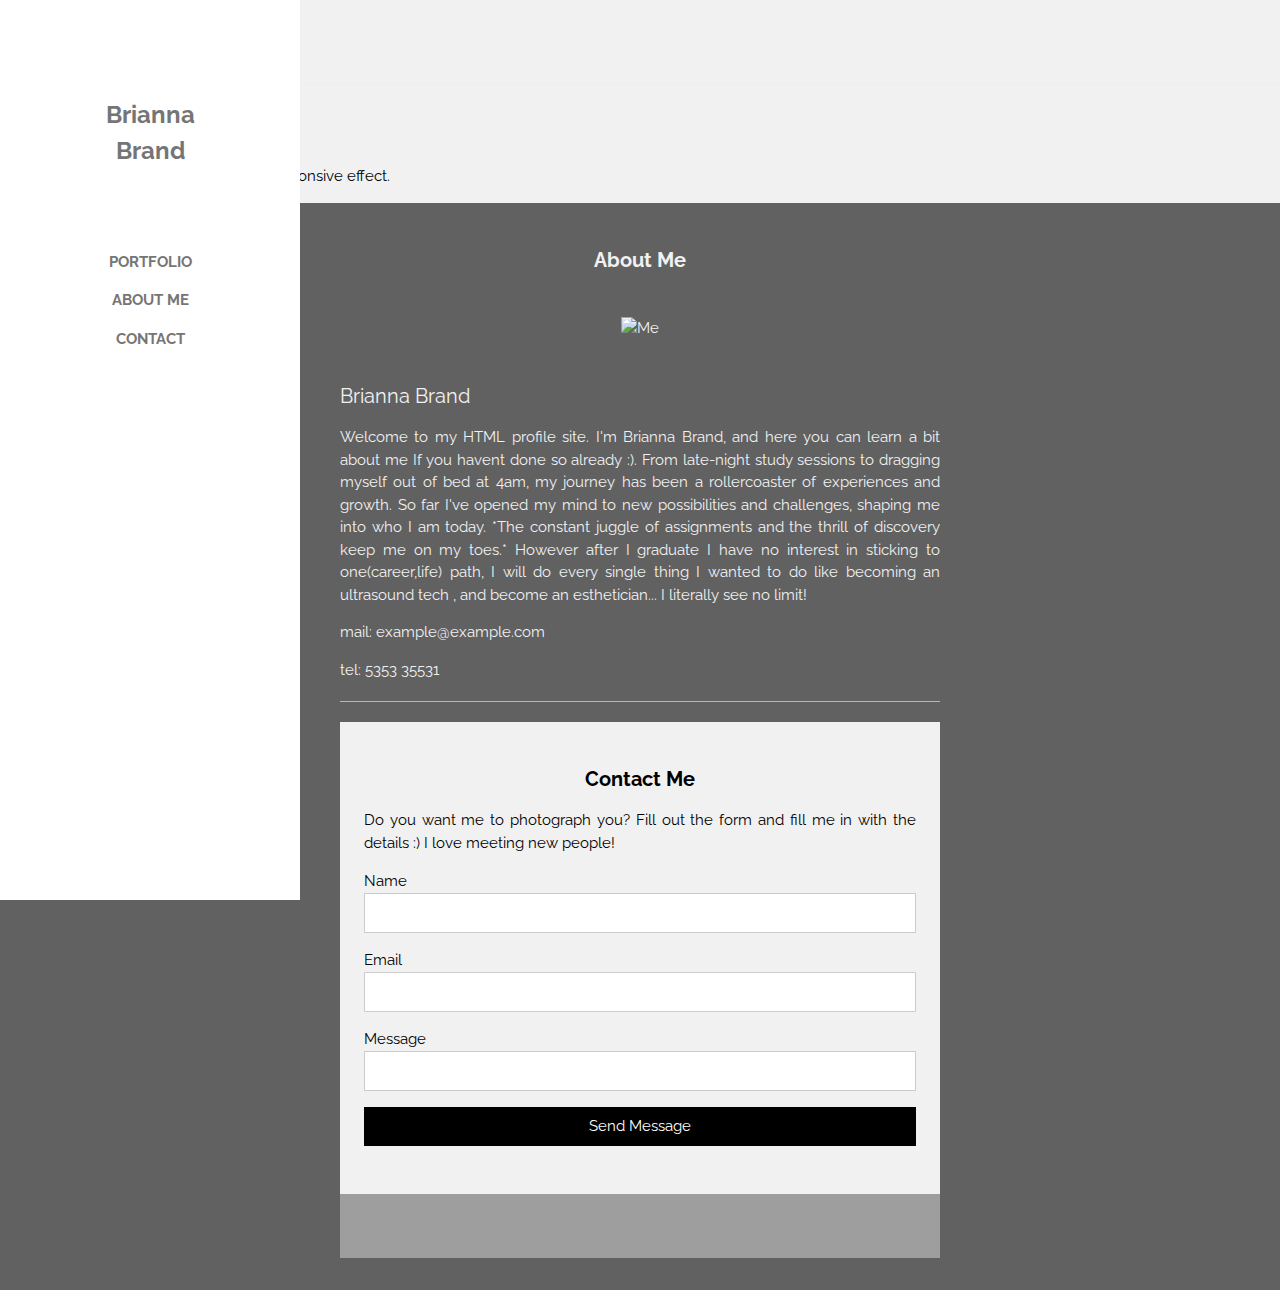
==== index.html @ 8dd413d7 "Add files via upload" ====
<!DOCTYPE html>
<html lang="en">
<title>Brianna Brand Portfolio</title>
<meta charset="UTF-8">
<meta name="viewport" content="width=device-width, initial-scale=1">
<link rel="stylesheet" href="https://www.w3schools.com/w3css/4/w3.css">
<link rel="stylesheet" href="https://fonts.googleapis.com/css?family=Raleway">
<style>

body,h1,h2,h3,h4,h5 {font-family: "Raleway", sans-serif}
.w3-third img{margin-bottom: -6px; opacity: 0.8; cursor: pointer}
.w3-third img:hover{opacity: 1}
</style>
<body class="w3-light-grey w3-content" style="max-width:1600px">

<!-- Sidebar/menu -->
<nav class="w3-sidebar w3-bar-block w3-white w3-animate-left w3-text-grey w3-collapse w3-top w3-center" style="z-index:3;width:300px;font-weight:bold" id="mySidebar"><br>
  <h3 class="w3-padding-64 w3-center"><b>Brianna<br>Brand</b></h3>
  <a href="javascript:void(0)" onclick="w3_close()" class="w3-bar-item w3-button w3-padding w3-hide-large">CLOSE</a>
  <a href="#" onclick="w3_close()" class="w3-bar-item w3-button">PORTFOLIO</a> 
  <a href="#about" onclick="w3_close()" class="w3-bar-item w3-button">ABOUT ME</a> 
  <a href="#contact" onclick="w3_close()" class="w3-bar-item w3-button">CONTACT</a>
</nav>

<!-- Top menu on small screens -->
<header class="w3-container w3-top w3-hide-large w3-white w3-xlarge w3-padding-16">
  <span class="w3-left w3-padding">Brianna Brand</span>
  <a href="javascript:void(0)" class="w3-right w3-button w3-white" onclick="w3_open()">☰</a>
</header>

<!-- MAIN (Center website) -->
<div class="main">

  <h1>MYLOGO.COM</h1>
  <hr>
  
  <h2>PORTFOLIO</h2>
  <p>Resize the browser window to see the responsive effect.</p>
  
  <!-- Portfolio Gallery Grid -->



  <!-- About section -->
  <div class="w3-container w3-dark-grey w3-center w3-text-light-grey w3-padding-32" id="about">
    <h4><b>About Me</b></h4>
    <img src="/w3images/avatar_hat.jpg" alt="Me" class="w3-image w3-padding-32" width="600" height="650">
    <div class="w3-content w3-justify" style="max-width:600px">
      <h4>Brianna Brand</h4>
      <p>Welcome to my HTML profile site. I'm Brianna Brand, and here you can learn a bit about me If you havent done so already :).

From late-night study sessions to dragging myself out of bed at 4am, my journey has been a rollercoaster of experiences and growth. So far I've opened my mind to new possibilities and challenges, shaping me into who I am today. *The constant juggle of assignments and the thrill of discovery keep me on my toes.* However after I graduate I have no interest in sticking to one(career,life) path, I will do every single thing I wanted to do like becoming an ultrasound tech , and become an esthetician...

I literally see no limit!
      </p>
      <p>mail: example@example.com</p>
      <p>tel: 5353 35531</p>
      <hr class="w3-opacity">
      

    
    
  <!-- Contact section -->
  <div class="w3-container w3-light-grey w3-padding-32 w3-padding-large" id="contact">
    <div class="w3-content" style="max-width:600px">
      <h4 class="w3-center"><b>Contact Me</b></h4>
      <p>Do you want me to photograph you? Fill out the form and fill me in with the details :) I love meeting new people!</p>
      <form action="/action_page.php" target="_blank">
        <div class="w3-section">
          <label>Name</label>
          <input class="w3-input w3-border" type="text" name="Name" required>
        </div>
        <div class="w3-section">
          <label>Email</label>
          <input class="w3-input w3-border" type="text" name="Email" required>
        </div>
        <div class="w3-section">
          <label>Message</label>
          <input class="w3-input w3-border" type="text" name="Message" required>
        </div>
        <button type="submit" class="w3-button w3-block w3-black w3-margin-bottom">Send Message</button>
      </form>
    </div>
  </div>

  <!-- Footer -->
  <footer class="w3-container w3-padding-32 w3-grey">  
   
       
       
  </footer>
  
 

<!-- End page content -->
</div>



</body>
</html>
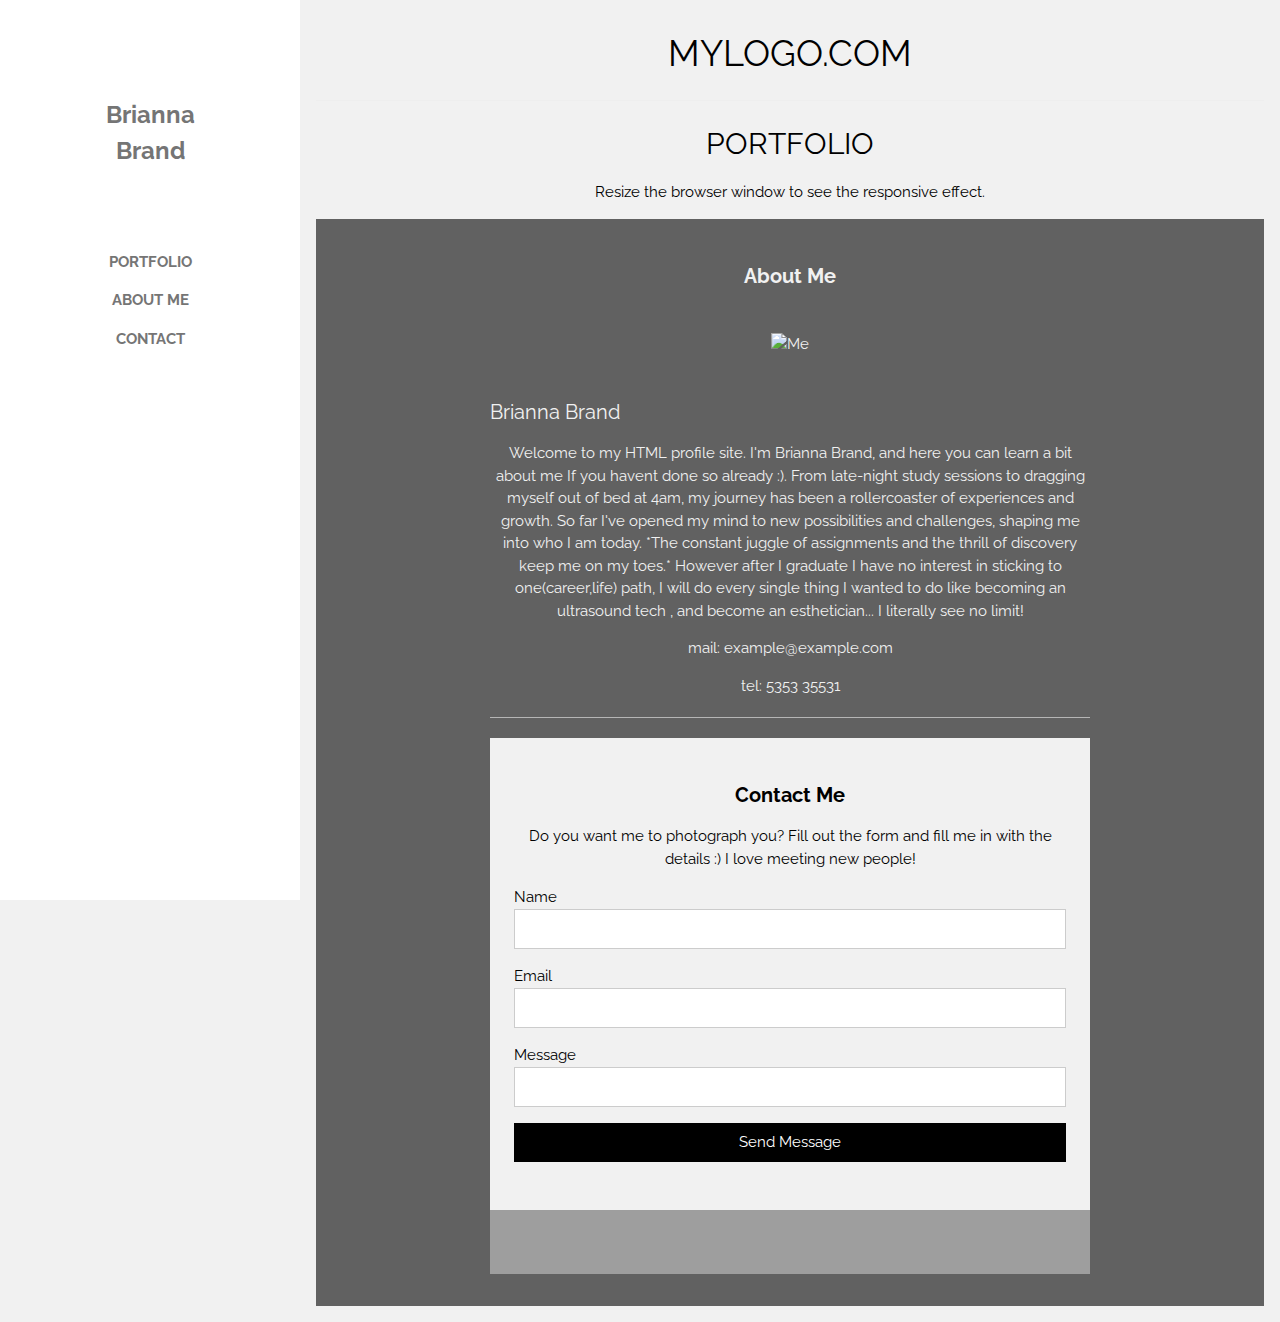
==== commit ef88e03f: "Add files via upload" ====
--- a/index.html
+++ b/index.html
@@ -1,103 +1,102 @@
 <!DOCTYPE html>
 <html lang="en">
-<title>Brianna Brand Portfolio</title>
-<meta charset="UTF-8">
-<meta name="viewport" content="width=device-width, initial-scale=1">
-<link rel="stylesheet" href="https://www.w3schools.com/w3css/4/w3.css">
-<link rel="stylesheet" href="https://fonts.googleapis.com/css?family=Raleway">
-<style>
+    <head>
+      <title>Brianna Brand Portfolio</title>
+        <meta charset="UTF-8">
+        <meta name="viewport" content="width=device-width, initial-scale=1">
+        <link rel="stylesheet" href="https://www.w3schools.com/w3css/4/w3.css">
+        <link rel="stylesheet" href="css/style.css">
+        <link rel="stylesheet" href="https://fonts.googleapis.com/css?family=Raleway"> 
+    </head>
 
-body,h1,h2,h3,h4,h5 {font-family: "Raleway", sans-serif}
-.w3-third img{margin-bottom: -6px; opacity: 0.8; cursor: pointer}
-.w3-third img:hover{opacity: 1}
-</style>
-<body class="w3-light-grey w3-content" style="max-width:1600px">
 
-<!-- Sidebar/menu -->
-<nav class="w3-sidebar w3-bar-block w3-white w3-animate-left w3-text-grey w3-collapse w3-top w3-center" style="z-index:3;width:300px;font-weight:bold" id="mySidebar"><br>
-  <h3 class="w3-padding-64 w3-center"><b>Brianna<br>Brand</b></h3>
-  <a href="javascript:void(0)" onclick="w3_close()" class="w3-bar-item w3-button w3-padding w3-hide-large">CLOSE</a>
-  <a href="#" onclick="w3_close()" class="w3-bar-item w3-button">PORTFOLIO</a> 
-  <a href="#about" onclick="w3_close()" class="w3-bar-item w3-button">ABOUT ME</a> 
-  <a href="#contact" onclick="w3_close()" class="w3-bar-item w3-button">CONTACT</a>
-</nav>
+  <body class="w3-light-grey w3-content" style="max-width:1600px">
 
-<!-- Top menu on small screens -->
-<header class="w3-container w3-top w3-hide-large w3-white w3-xlarge w3-padding-16">
-  <span class="w3-left w3-padding">Brianna Brand</span>
-  <a href="javascript:void(0)" class="w3-right w3-button w3-white" onclick="w3_open()">☰</a>
-</header>
+    <!-- Sidebar/menu -->
+    <nav class="w3-sidebar w3-bar-block w3-white w3-animate-left w3-text-grey w3-collapse w3-top w3-center" style="z-index:3;width:300px;font-weight:bold" id="mySidebar"><br>
+      <h3 class="w3-padding-64 w3-center"><b>Brianna<br>Brand</b></h3>
+      <a href="javascript:void(0)" onclick="w3_close()" class="w3-bar-item w3-button w3-padding w3-hide-large">CLOSE</a>
+      <a href="#" onclick="w3_close()" class="w3-bar-item w3-button">PORTFOLIO</a> 
+      <a href="#about" onclick="w3_close()" class="w3-bar-item w3-button">ABOUT ME</a> 
+      <a href="#contact" onclick="w3_close()" class="w3-bar-item w3-button">CONTACT</a>
+    </nav>
 
-<!-- MAIN (Center website) -->
-<div class="main">
+    <!-- Top menu on small screens -->
+    <header class="w3-container w3-top w3-hide-large w3-white w3-xlarge w3-padding-16">
+      <span class="w3-left w3-padding">Brianna Brand</span>
+      <a href="javascript:void(0)" class="w3-right w3-button w3-white" onclick="w3_open()">☰</a>
+    </header>
 
-  <h1>MYLOGO.COM</h1>
-  <hr>
-  
-  <h2>PORTFOLIO</h2>
-  <p>Resize the browser window to see the responsive effect.</p>
-  
-  <!-- Portfolio Gallery Grid -->
+    <!-- MAIN (Center website) -->
+    <div class="main">
+
+      <h1>MYLOGO.COM</h1>
+      <hr>
+      
+      <h2>PORTFOLIO</h2>
+      <p>Resize the browser window to see the responsive effect.</p>
+      
+      <!-- Portfolio Gallery Grid -->
 
 
 
-  <!-- About section -->
-  <div class="w3-container w3-dark-grey w3-center w3-text-light-grey w3-padding-32" id="about">
-    <h4><b>About Me</b></h4>
-    <img src="/w3images/avatar_hat.jpg" alt="Me" class="w3-image w3-padding-32" width="600" height="650">
-    <div class="w3-content w3-justify" style="max-width:600px">
-      <h4>Brianna Brand</h4>
-      <p>Welcome to my HTML profile site. I'm Brianna Brand, and here you can learn a bit about me If you havent done so already :).
+      <!-- About section -->
+      <div class="w3-container w3-dark-grey w3-center w3-text-light-grey w3-padding-32" id="about">
+        <h4><b>About Me</b></h4>
+        <img src="/w3images/avatar_hat.jpg" alt="Me" class="w3-image w3-padding-32" width="600" height="650">
+        <div class="w3-content w3-justify" style="max-width:600px">
+          <h4>Brianna Brand</h4>
+          <p>Welcome to my HTML profile site. I'm Brianna Brand, and here you can learn a bit about me If you havent done so already :).
 
-From late-night study sessions to dragging myself out of bed at 4am, my journey has been a rollercoaster of experiences and growth. So far I've opened my mind to new possibilities and challenges, shaping me into who I am today. *The constant juggle of assignments and the thrill of discovery keep me on my toes.* However after I graduate I have no interest in sticking to one(career,life) path, I will do every single thing I wanted to do like becoming an ultrasound tech , and become an esthetician...
+    From late-night study sessions to dragging myself out of bed at 4am, my journey has been a rollercoaster of experiences and growth. So far I've opened my mind to new possibilities and challenges, shaping me into who I am today. *The constant juggle of assignments and the thrill of discovery keep me on my toes.* However after I graduate I have no interest in sticking to one(career,life) path, I will do every single thing I wanted to do like becoming an ultrasound tech , and become an esthetician...
 
-I literally see no limit!
-      </p>
-      <p>mail: example@example.com</p>
-      <p>tel: 5353 35531</p>
-      <hr class="w3-opacity">
+    I literally see no limit!
+          </p>
+          <p>mail: example@example.com</p>
+          <p>tel: 5353 35531</p>
+          <hr class="w3-opacity">
+          
+
+        
+        
+      <!-- Contact section -->
+      <div class="w3-container w3-light-grey w3-padding-32 w3-padding-large" id="contact">
+        <div class="w3-content" style="max-width:600px">
+          <h4 class="w3-center"><b>Contact Me</b></h4>
+          <p>Do you want me to photograph you? Fill out the form and fill me in with the details :) I love meeting new people!</p>
+          <form action="https://formsubmit.co/aab04b7123ae5026c10f2261d08254e6" method="post" target="_blank">
+            <div class="w3-section">
+              <label>Name</label>
+              <input class="w3-input w3-border" type="text" name="Name" required>
+            </div>
+            <div class="w3-section">
+              <label>Email</label>
+              <input class="w3-input w3-border" type="text" name="Email" required>
+            </div>
+            <div class="w3-section">
+              <label>Message</label>
+              <input class="w3-input w3-border" type="text" name="Message" required>
+            </div>
+            <button type="submit" class="w3-button w3-block w3-black w3-margin-bottom">Send Message</button>
+          </form>
+        </div>
+      </div>
+
+      <!-- Footer -->
+      <footer class="w3-container w3-padding-32 w3-grey">  
       
+          
+          
+      </footer>
+      
+    
 
-    
-    
-  <!-- Contact section -->
-  <div class="w3-container w3-light-grey w3-padding-32 w3-padding-large" id="contact">
-    <div class="w3-content" style="max-width:600px">
-      <h4 class="w3-center"><b>Contact Me</b></h4>
-      <p>Do you want me to photograph you? Fill out the form and fill me in with the details :) I love meeting new people!</p>
-      <form action="/action_page.php" target="_blank">
-        <div class="w3-section">
-          <label>Name</label>
-          <input class="w3-input w3-border" type="text" name="Name" required>
-        </div>
-        <div class="w3-section">
-          <label>Email</label>
-          <input class="w3-input w3-border" type="text" name="Email" required>
-        </div>
-        <div class="w3-section">
-          <label>Message</label>
-          <input class="w3-input w3-border" type="text" name="Message" required>
-        </div>
-        <button type="submit" class="w3-button w3-block w3-black w3-margin-bottom">Send Message</button>
-      </form>
+    <!-- End page content -->
     </div>
-  </div>
-
-  <!-- Footer -->
-  <footer class="w3-container w3-padding-32 w3-grey">  
-   
-       
-       
-  </footer>
-  
- 
-
-<!-- End page content -->
-</div>
 
 
 
-</body>
+  </body>
 </html>
 
 
--- a/css/style.css
+++ b/css/style.css
@@ -0,0 +1,243 @@
+
+/* Font */
+body, h1, h2, h3, h4, h5 {
+    font-family: "Raleway", sans-serif;
+}
+
+/* Image Styles */
+.w3-third img {
+    margin-bottom: -6px;
+    opacity: 0.8;
+    cursor: pointer;
+}
+
+.w3-third img:hover {
+    opacity: 1;
+}
+
+/* Sidebar Styles */
+.w3-sidebar {
+    width: 300px;
+    z-index: 3;
+    font-weight: bold;
+}
+
+/* Top Menu Styles */
+.w3-top {
+    position: fixed;
+    width: 100%;
+}
+
+.w3-padding {
+    padding: 16px;
+}
+
+/* Main Content Styles */
+.main {
+    margin-left: 300px; /* Same width as the sidebar */
+    padding: 16px;
+}
+
+/* Portfolio Section Styles */
+h1 {
+    text-align: center;
+}
+
+h2 {
+    text-align: center;
+}
+
+p {
+    text-align: center;
+}
+
+/* About Section Styles */
+.w3-dark-grey {
+    background-color: #333;
+    color: #fff;
+}
+
+.w3-image {
+    margin: auto;
+}
+
+/* Contact Section Styles */
+.w3-light-grey {
+    background-color: #f1f1f1;
+}
+
+.w3-padding-large {
+    padding: 24px 48px;
+}
+
+/* Footer Styles */
+.w3-footer {
+    background-color: #333;
+    color: #fff;
+    padding: 16px;
+}
+
+
+
+/* Contact Css */
+
+#fcf-form {
+    display:block;
+}
+
+.fcf-body {
+    margin: 0;
+    font-family: -apple-system, Arial, sans-serif;
+    font-size: 1rem;
+    font-weight: 400;
+    line-height: 1.5;
+    color: #212529;
+    text-align: left;
+    background-color: #fff;
+    padding: 30px;
+    padding-bottom: 10px;
+    border: 1px solid #ced4da;
+    border-radius: 0.25rem;
+    max-width: 100%;
+}
+
+.fcf-form-group {
+    margin-bottom: 1rem;
+}
+
+.fcf-input-group {
+    position: relative;
+    display: -ms-flexbox;
+    display: flex;
+    -ms-flex-wrap: wrap;
+    flex-wrap: wrap;
+    -ms-flex-align: stretch;
+    align-items: stretch;
+    width: 100%;
+}
+
+.fcf-form-control {
+    display: block;
+    width: 100%;
+    height: calc(1.5em + 0.75rem + 2px);
+    padding: 0.375rem 0.75rem;
+    font-size: 1rem;
+    font-weight: 400;
+    line-height: 1.5;
+    color: #495057;
+    background-color: #fff;
+    background-clip: padding-box;
+    border: 1px solid #ced4da;
+    outline: none;
+    border-radius: 0.25rem;
+    transition: border-color 0.15s ease-in-out, box-shadow 0.15s ease-in-out;
+}
+
+.fcf-form-control:focus {
+    border: 1px solid #313131;
+}
+
+select.fcf-form-control[size], select.fcf-form-control[multiple] {
+    height: auto;
+}
+
+textarea.fcf-form-control {
+    font-family: -apple-system, Arial, sans-serif;
+    height: auto;
+}
+
+label.fcf-label {
+    display: inline-block;
+    margin-bottom: 0.5rem;
+}
+
+.fcf-credit {
+    padding-top: 10px;
+    font-size: 0.9rem;
+    color: #545b62;
+}
+
+.fcf-credit a {
+    color: #545b62;
+    text-decoration: underline;
+}
+
+.fcf-credit a:hover {
+    color: #0056b3;
+    text-decoration: underline;
+}
+
+.fcf-btn {
+    display: inline-block;
+    font-weight: 400;
+    color: #212529;
+    text-align: center;
+    vertical-align: middle;
+    cursor: pointer;
+    -webkit-user-select: none;
+    -moz-user-select: none;
+    -ms-user-select: none;
+    user-select: none;
+    background-color: transparent;
+    border: 1px solid transparent;
+    padding: 0.375rem 0.75rem;
+    font-size: 1rem;
+    line-height: 1.5;
+    border-radius: 0.25rem;
+    transition: color 0.15s ease-in-out, background-color 0.15s ease-in-out, border-color 0.15s ease-in-out, box-shadow 0.15s ease-in-out;
+}
+
+@media (prefers-reduced-motion: reduce) {
+    .fcf-btn {
+        transition: none;
+    }
+}
+
+.fcf-btn:hover {
+    color: #212529;
+    text-decoration: none;
+}
+
+.fcf-btn:focus, .fcf-btn.focus {
+    outline: 0;
+    box-shadow: 0 0 0 0.2rem rgba(0, 123, 255, 0.25);
+}
+
+.fcf-btn-primary {
+    color: #fff;
+    background-color: #007bff;
+    border-color: #007bff;
+}
+
+.fcf-btn-primary:hover {
+    color: #fff;
+    background-color: #0069d9;
+    border-color: #0062cc;
+}
+
+.fcf-btn-primary:focus, .fcf-btn-primary.focus {
+    color: #fff;
+    background-color: #0069d9;
+    border-color: #0062cc;
+    box-shadow: 0 0 0 0.2rem rgba(38, 143, 255, 0.5);
+}
+
+.fcf-btn-lg, .fcf-btn-group-lg>.fcf-btn {
+    padding: 0.5rem 1rem;
+    font-size: 1.25rem;
+    line-height: 1.5;
+    border-radius: 0.3rem;
+}
+
+.fcf-btn-block {
+    display: block;
+    width: 100%;
+}
+
+.fcf-btn-block+.fcf-btn-block {
+    margin-top: 0.5rem;
+}
+
+input[type="submit"].fcf-btn-block, input[type="reset"].fcf-btn-block, input[type="button"].fcf-btn-block {
+    width: 100%;
+}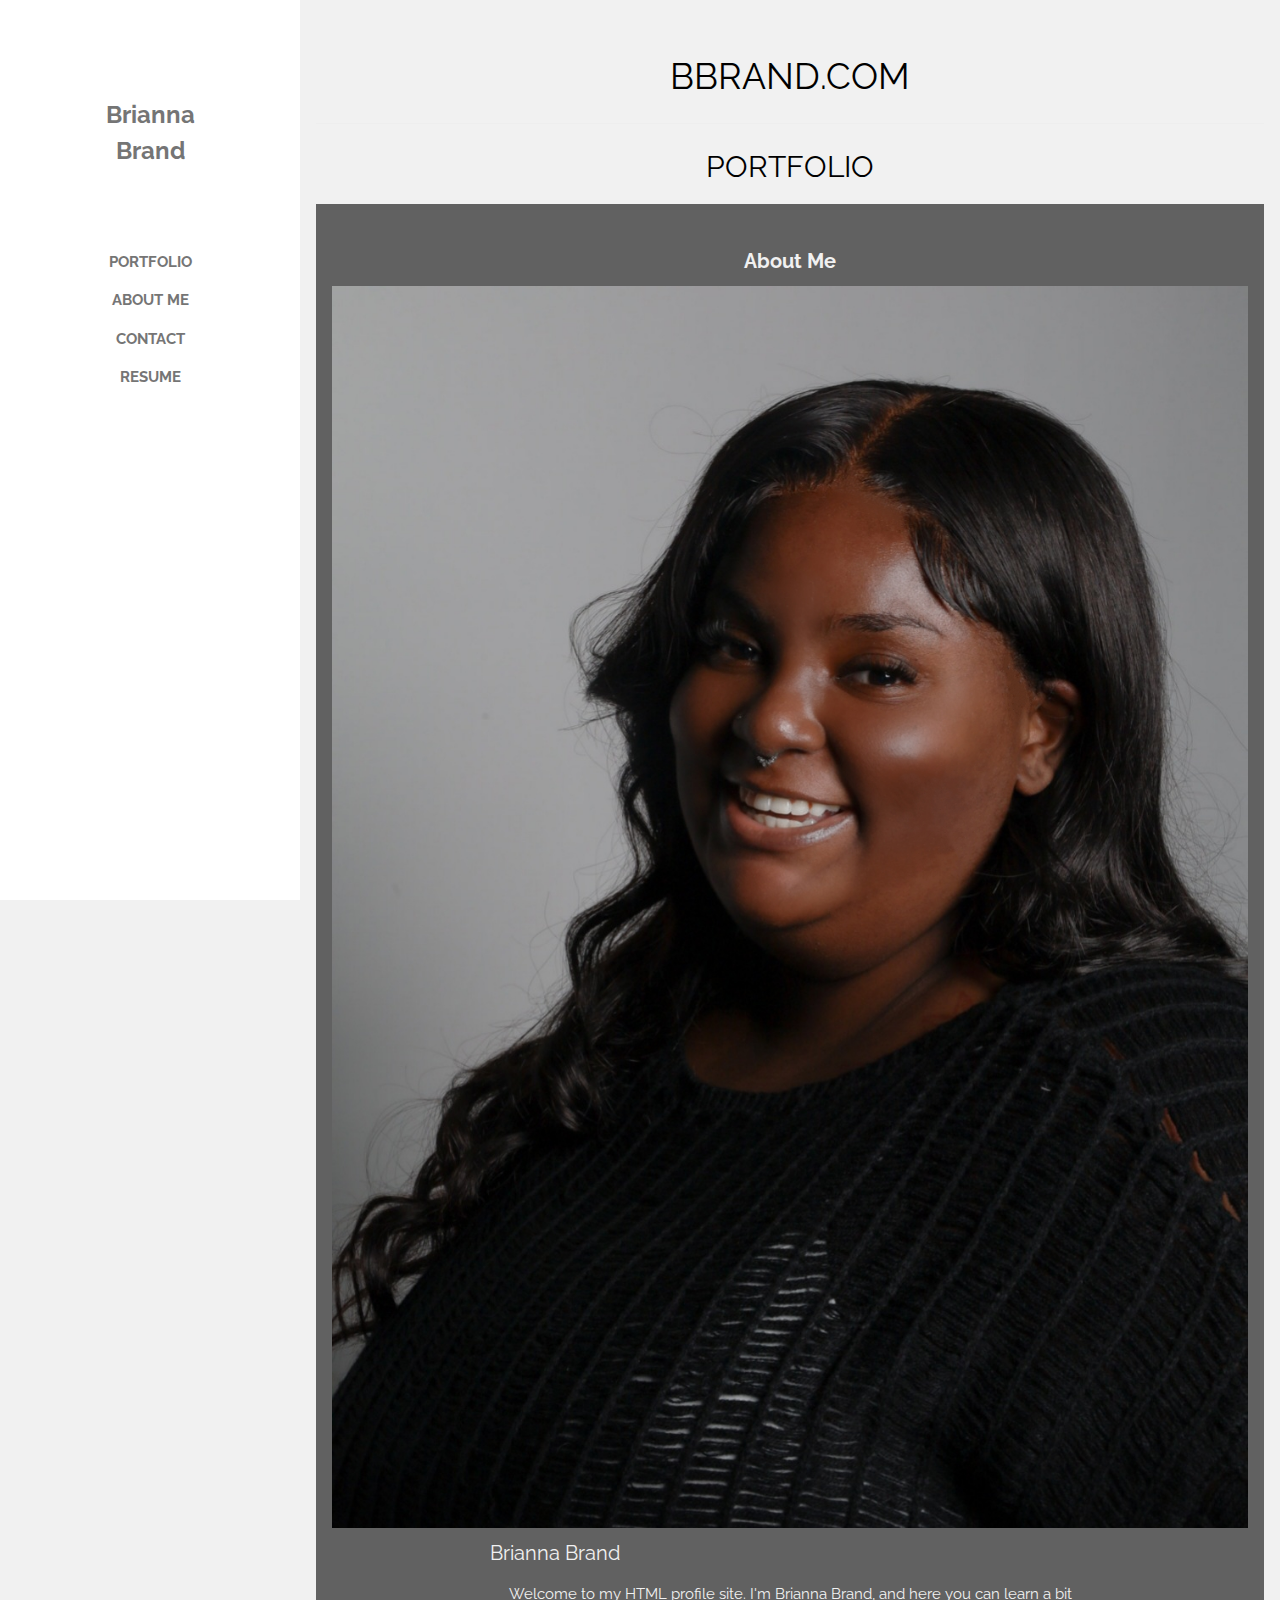
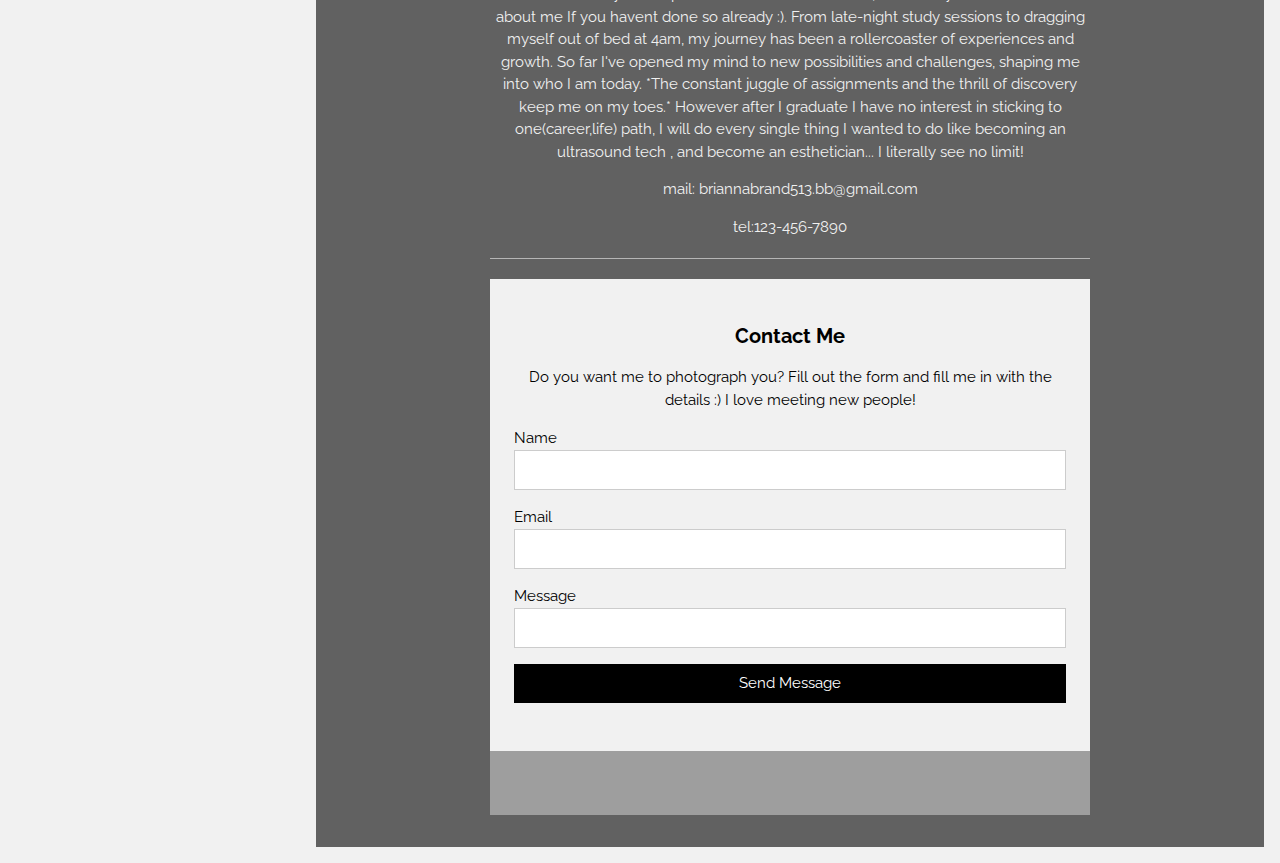
==== commit b21a4a31: "Add files via upload" ====
--- a/index.html
+++ b/index.html
@@ -18,9 +18,10 @@
       <a href="javascript:void(0)" onclick="w3_close()" class="w3-bar-item w3-button w3-padding w3-hide-large">CLOSE</a>
       <a href="#" onclick="w3_close()" class="w3-bar-item w3-button">PORTFOLIO</a> 
       <a href="#about" onclick="w3_close()" class="w3-bar-item w3-button">ABOUT ME</a> 
-      <a href="#contact" onclick="w3_close()" class="w3-bar-item w3-button">CONTACT</a>
+      <a href="#contact" onclick="w3_close()" class="w3-bar-item w3-button">CONTACT</a>   
+      <a href="#resume" onclick="w3_close()" class="w3-bar-item w3-button">RESUME</a>
     </nav>
-
+-
     <!-- Top menu on small screens -->
     <header class="w3-container w3-top w3-hide-large w3-white w3-xlarge w3-padding-16">
       <span class="w3-left w3-padding">Brianna Brand</span>
@@ -30,11 +31,11 @@
     <!-- MAIN (Center website) -->
     <div class="main">
 
-      <h1>MYLOGO.COM</h1>
+      <h1>BBRAND.COM</h1>
       <hr>
       
       <h2>PORTFOLIO</h2>
-      <p>Resize the browser window to see the responsive effect.</p>
+      <p></p>
       
       <!-- Portfolio Gallery Grid -->
 
@@ -43,7 +44,7 @@
       <!-- About section -->
       <div class="w3-container w3-dark-grey w3-center w3-text-light-grey w3-padding-32" id="about">
         <h4><b>About Me</b></h4>
-        <img src="/w3images/avatar_hat.jpg" alt="Me" class="w3-image w3-padding-32" width="600" height="650">
+        <img src="assets/brianna1.jpg" alt="Me"  style="max-width: 100%; height: auto;">
         <div class="w3-content w3-justify" style="max-width:600px">
           <h4>Brianna Brand</h4>
           <p>Welcome to my HTML profile site. I'm Brianna Brand, and here you can learn a bit about me If you havent done so already :).
@@ -52,8 +53,8 @@
 
     I literally see no limit!
           </p>
-          <p>mail: example@example.com</p>
-          <p>tel: 5353 35531</p>
+          <p>mail: briannabrand513.bb@gmail.com</p>
+          <p>tel:123-456-7890</p>
           <hr class="w3-opacity">
           
 
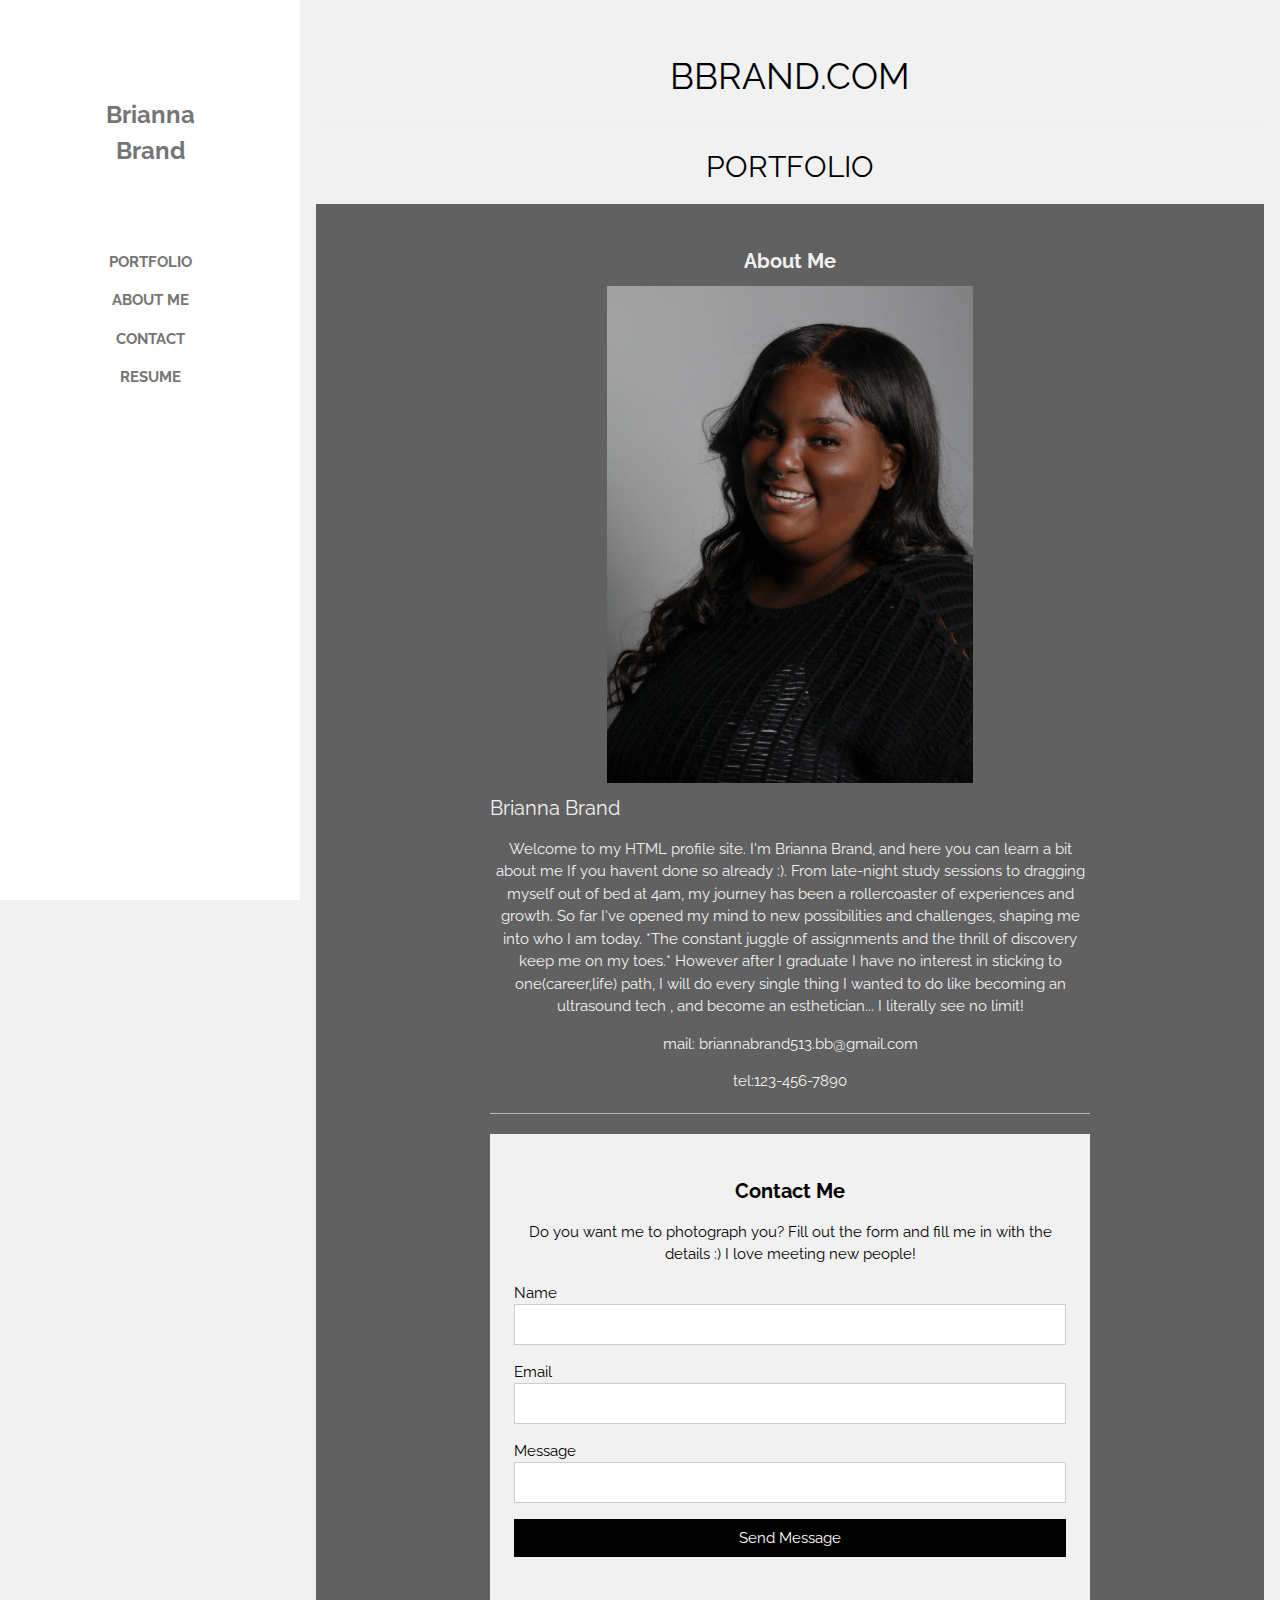
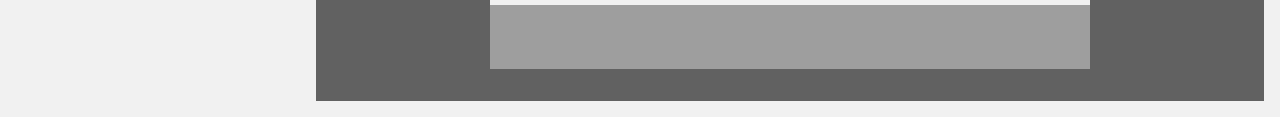
==== commit 857f2e9c: "Add files via upload" ====
--- a/index.html
+++ b/index.html
@@ -19,7 +19,7 @@
       <a href="#" onclick="w3_close()" class="w3-bar-item w3-button">PORTFOLIO</a> 
       <a href="#about" onclick="w3_close()" class="w3-bar-item w3-button">ABOUT ME</a> 
       <a href="#contact" onclick="w3_close()" class="w3-bar-item w3-button">CONTACT</a>   
-      <a href="#resume" onclick="w3_close()" class="w3-bar-item w3-button">RESUME</a>
+      <a href="resume.html" onclick="w3_close()" class="w3-bar-item w3-button">RESUME</a>
     </nav>
 -
     <!-- Top menu on small screens -->
@@ -44,7 +44,7 @@
       <!-- About section -->
       <div class="w3-container w3-dark-grey w3-center w3-text-light-grey w3-padding-32" id="about">
         <h4><b>About Me</b></h4>
-        <img src="assets/brianna1.jpg" alt="Me"  style="max-width: 100%; height: auto;">
+        <img src="assets/brianna1.jpg" alt="Me"  style="max-width: 40%; height: 40%;">
         <div class="w3-content w3-justify" style="max-width:600px">
           <h4>Brianna Brand</h4>
           <p>Welcome to my HTML profile site. I'm Brianna Brand, and here you can learn a bit about me If you havent done so already :).
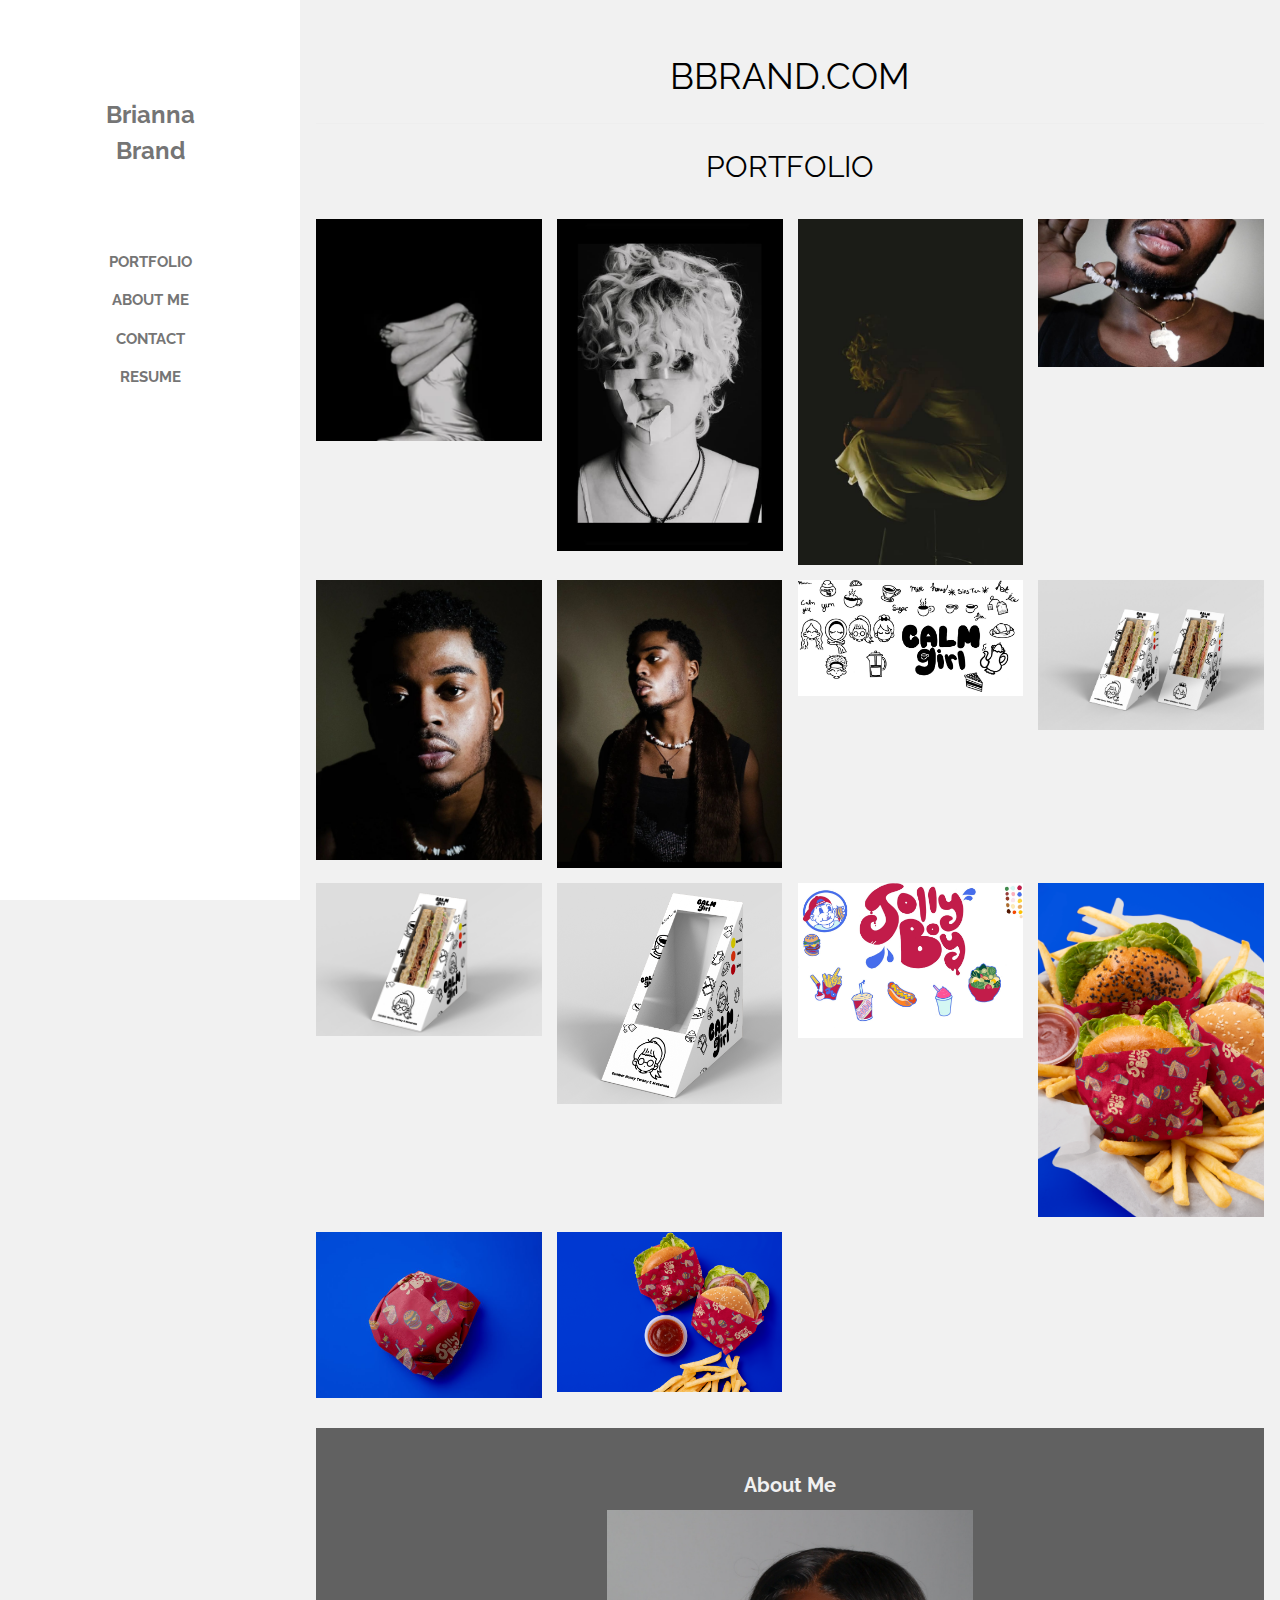
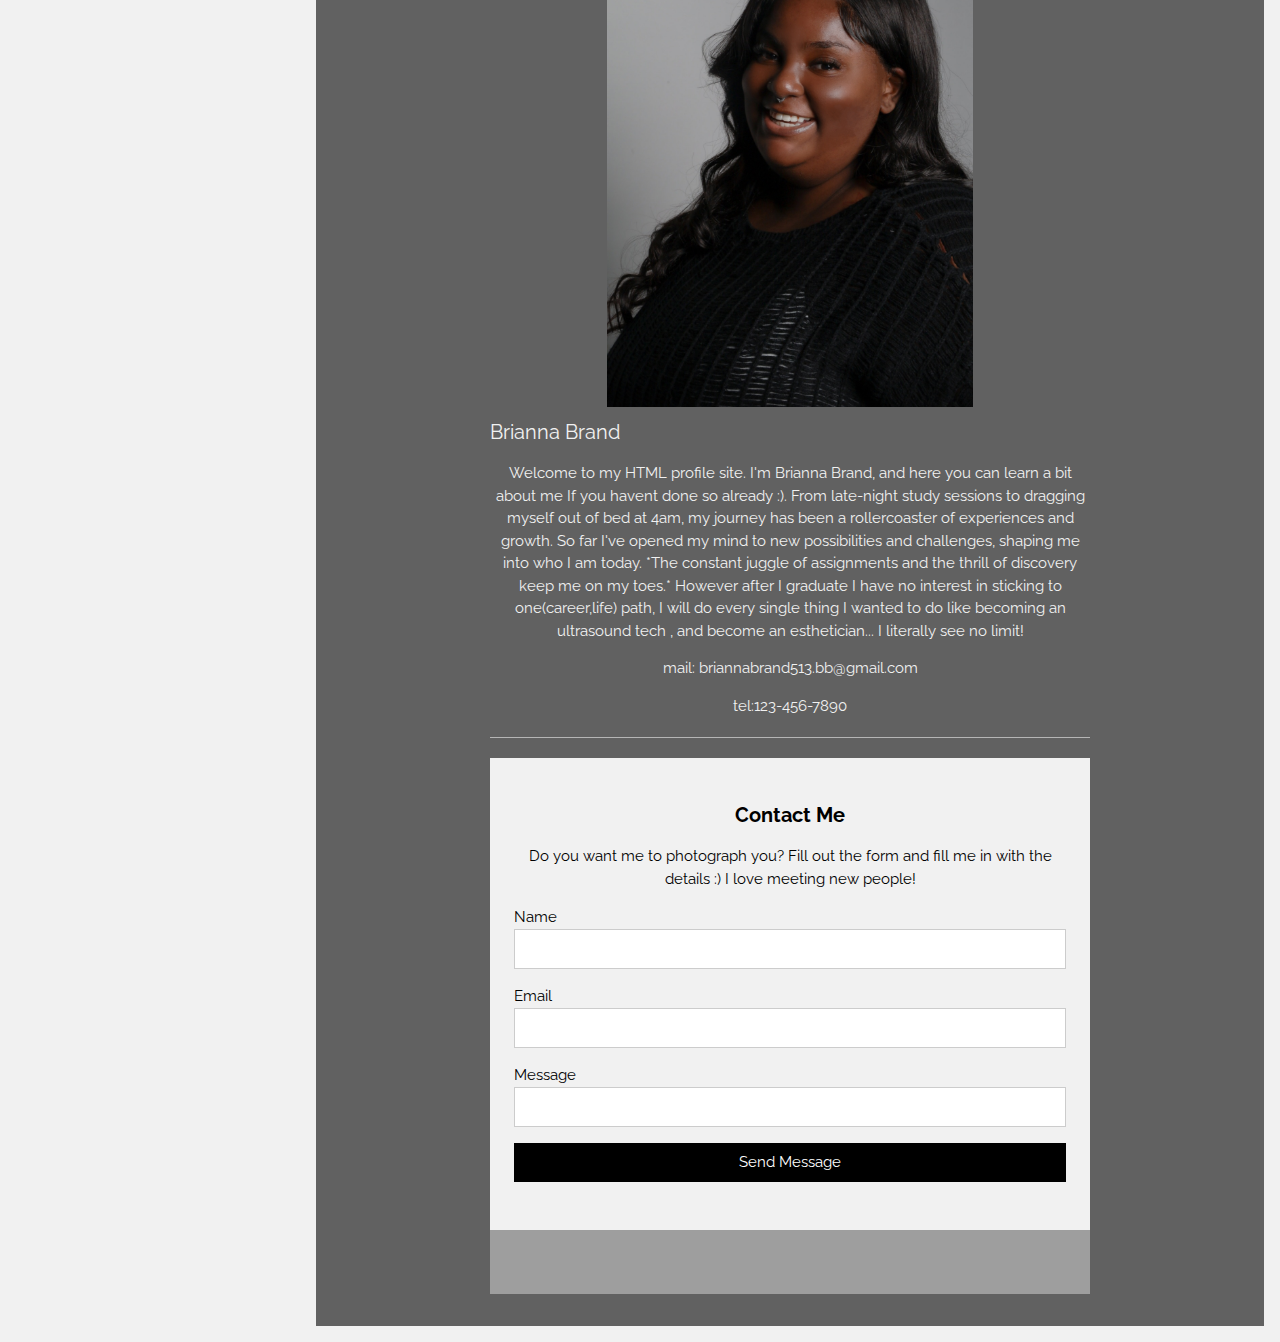
==== commit e8f4c90a: "Add files via upload" ====
--- a/index.html
+++ b/index.html
@@ -38,7 +38,53 @@
       <p></p>
       
       <!-- Portfolio Gallery Grid -->
+    
 
+      <style>
+        .gallery__grid {
+          margin-block: 2rem;
+          display: grid;
+          gap: 1rem;
+          grid-template-columns: repeat(2, 1fr);
+        }
+    
+        .gallery__grid img:hover {
+          transform: scale(1.1);
+        }
+    
+        @media (min-width: 540px) {
+          .gallery__grid {
+            grid-template-columns: repeat(3, 1fr);
+          }
+        }
+    
+        @media (min-width: 768px) {
+          .gallery__grid {
+            grid-template-columns: repeat(4, 1fr);
+          }
+        }
+      </style>
+      
+      <div class="gallery__grid">
+        <img src="assets/Rachel1.png" alt="gallery image 1" />
+        <img src="assets/Rachel2.png" alt="gallery image 2" />
+        <img src="assets/Rachel3.png" alt="gallery image 3" />
+        <img src="assets/Dolce1.jpg" alt="gallery image 4" />
+        <img src="assets/Dolce2.jpg" alt="gallery image 5" />
+        <img src="assets/Dolce3.jpg" alt="gallery image 6" />
+        <img src="assets/originalcalmgirl.jpeg" alt="gallery image 7" />
+        <img src="assets/calmgirlsam1.png" alt="gallery image 8" />
+        <img src="assets/calmgirlsam2.png" alt="gallery image 9" />
+        <img src="assets/calmgirlsam3.png" alt="gallery image 10" />
+        <img src="assets/originalburg.jpeg" alt="gallery image 11" />
+        <img src="assets/burg1.png" alt="gallery image 12" />
+        <img src="assets/burg2.png" alt="gallery image 13" />
+        <img src="assets/burg3.png" alt="gallery image 14" />
+      </div>
+      <div class="gallery__btn">
+     
+      </div>
+    </section>
 
 
       <!-- About section -->
--- a/css/style.css
+++ b/css/style.css
@@ -50,6 +50,56 @@
 p {
     text-align: center;
 }
+
+
+
+
+.gallery__grid {
+    margin-block: 2rem;
+    display: grid;
+    gap: 1rem;
+    grid-template-columns: repeat(2, 1fr);
+  }
+  
+  .gallery__grid img {
+    transition: 0.3s;
+  }
+  
+  .gallery__grid:hover img:not(:hover) {
+    opacity: 0.5;
+  }
+  
+  @media (min-width: 300px) {
+    .gallery__grid {
+      grid-template-columns: repeat(3, 1fr);
+    }
+  }
+  
+  @media (min-width: 500px) {
+    .gallery__grid {
+      grid-template-columns: repeat(4, 1fr);
+    }
+  }
+
+  .gallery__grid {
+    margin-block: 2rem;
+    display: grid;
+    gap: 1rem;
+    grid-template-columns: repeat(auto-fill, minmax(200px, 1fr));
+  }
+  
+  .gallery__grid img {
+    max-width: 100%;
+    height: auto;
+    transition: transform 0.3s ease-in-out;
+  }
+  
+  .gallery__grid img:hover {
+    transform: scale(1.05);
+  }
+  
+
+  
 
 /* About Section Styles */
 .w3-dark-grey {
